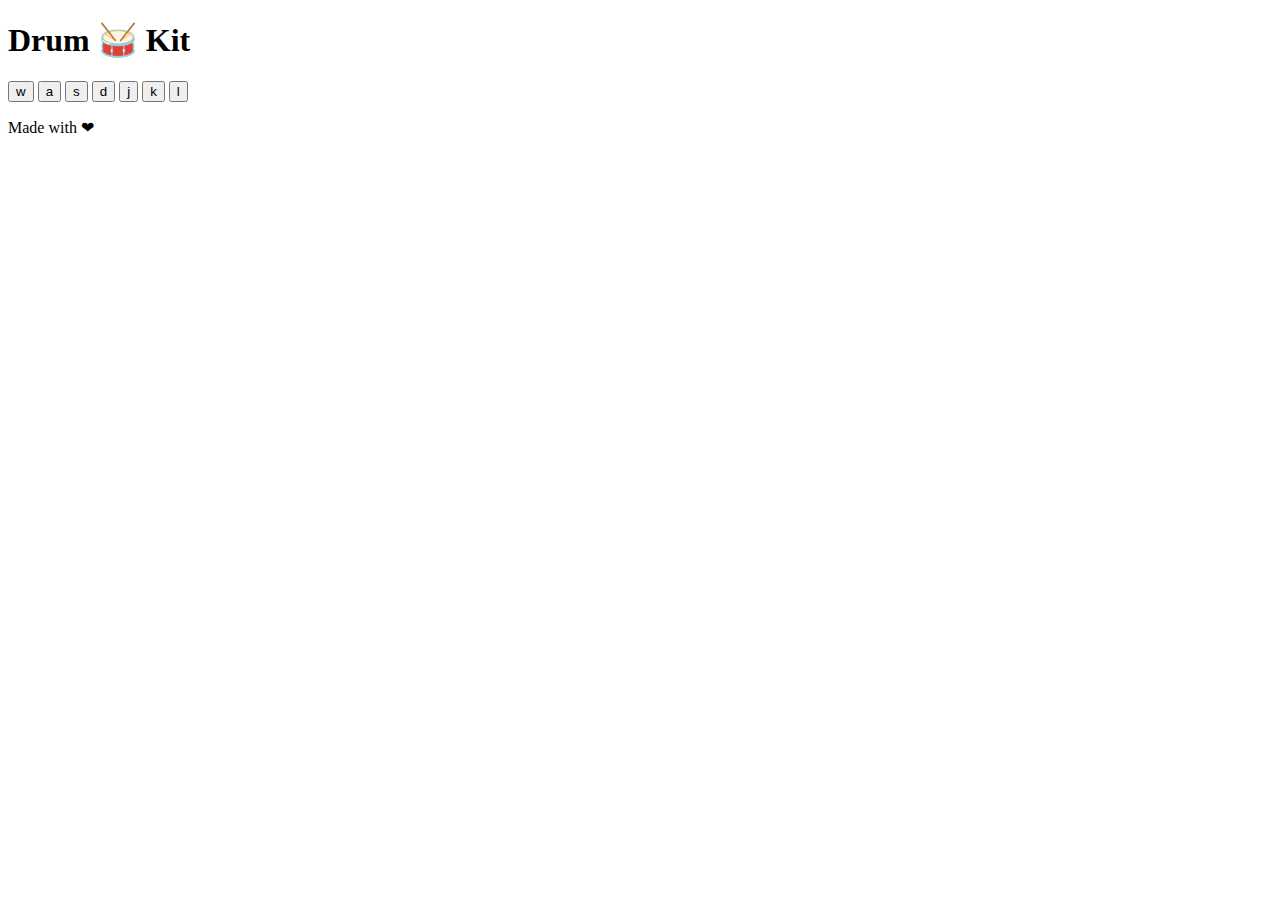
==== index.html @ 4c0cca3a "Create index.html" ====
<!DOCTYPE html>
<html lang="en">
<head>
    <meta charset="UTF-8">
    <meta http-equiv="X-UA-Compatible" content="IE=edge">
    <meta name="viewport" content="width=device-width, initial-scale=1.0">
    <link rel="stylesheet" type="text/css" href="style.css">
    <title>drum Set</title>
</head>
<body>
    <h1>Drum 🥁 Kit</h1>
    <div class="set">
        <button class="w drum">w</button>
        <button class="a drum">a</button>
        <button class="s drum">s</button>
        <button class="d drum">d</button>
        <button class="j drum">j</button>
        <button class="k drum">k</button>
        <button class="l drum">l</button>
      </div>
      <p>Made with ❤</p>
     <script src="C:\Users\dell\Desktop\Project 1\trial 2\drum.js"></script>
</body>
</html>
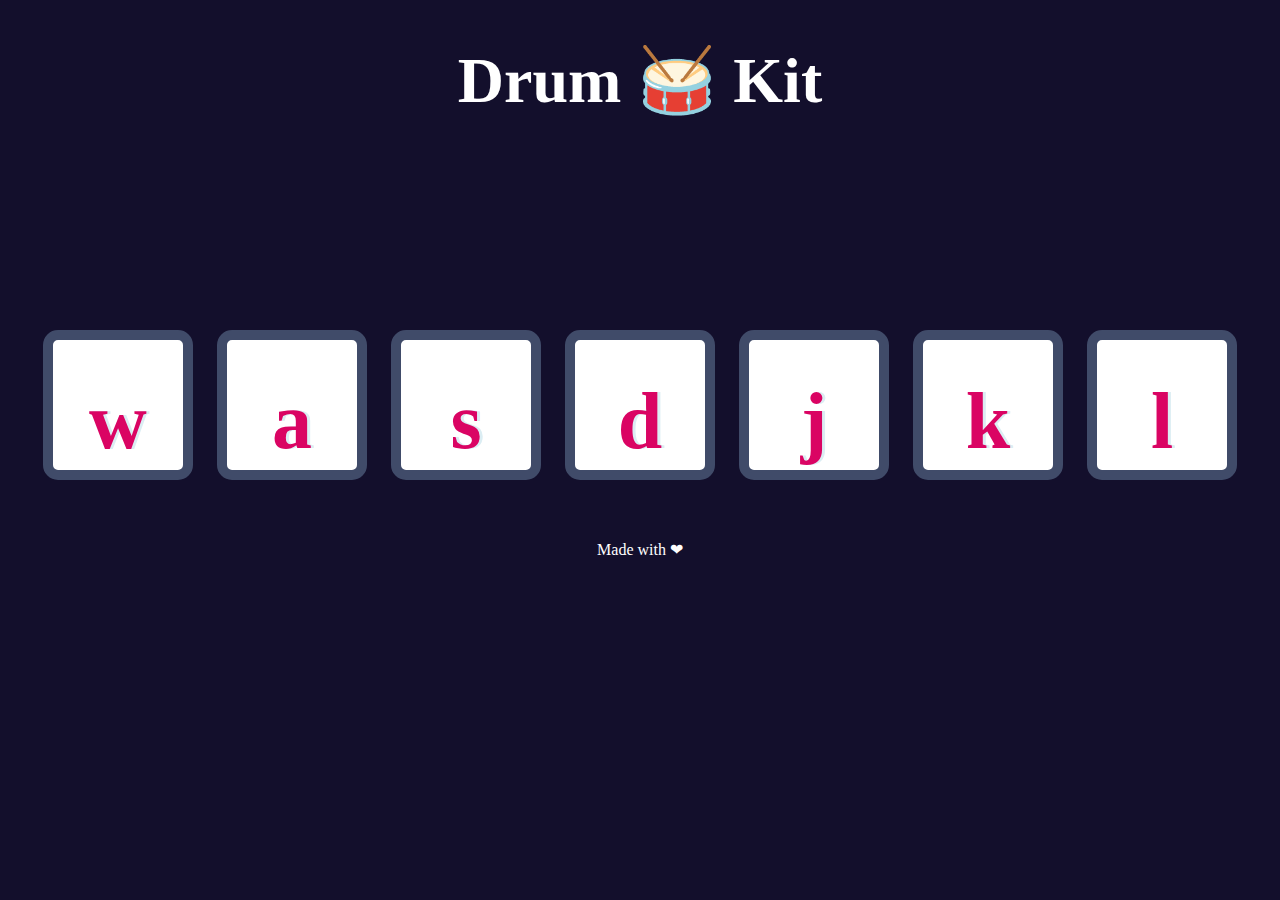
==== commit 9ca74f1f: "Update index.html" ====
--- a/index.html
+++ b/index.html
@@ -19,6 +19,6 @@
         <button class="l drum">l</button>
       </div>
       <p>Made with ❤</p>
-     <script src="C:\Users\dell\Desktop\Project 1\trial 2\drum.js"></script>
+     <script type="text/javascript" src="drum.js"></script>
 </body>
 </html>
--- a/style.css
+++ b/style.css
@@ -0,0 +1,70 @@
+body{
+    background-color: rgb(19, 15, 44);
+
+}
+h1{
+    text-align: center;
+    color: white;
+    font-size: 4rem;
+}
+.set{
+    margin-top: 16%;
+    text-align: center;
+}
+button{
+    margin: 10px;
+}
+.pressed{
+    box-shadow: 0 3px 4px 0 #DBEDF3;
+opacity: 0.5;
+}
+.drum {
+    outline: none;
+    border: 10px solid #404B69;
+    font-size: 5rem;
+    font-family: 'Arvo', cursive;
+    line-height: 2;
+    font-weight: 900;
+    color: #DA0463;
+    text-shadow: 3px 0 #DBEDF3;
+    border-radius: 15px;
+    display: inline-block;
+    width: 150px;
+    height: 150px;
+    text-align: center;
+    margin: 10px;
+    background-color: white;
+  }
+p{
+    margin-top: 50px;
+    color: white;
+    text-align: center;
+}
+
+.w{
+background-image:url("images/tom1.png") ;
+ }
+
+.a{
+    background-image:url("images/tom2.png") ;
+}
+
+.s{
+    background-image:url("images/tom3.png") ;
+}
+
+.d{
+    background-image:url("images/tom4.png") ;
+}
+
+.j{
+    background-image:url("images/snare.png") ;
+}
+
+.k{
+    background-image:url("images/crash.png") ;
+}
+
+.l{
+    background-image:url("images/kick.png") ;
+}
